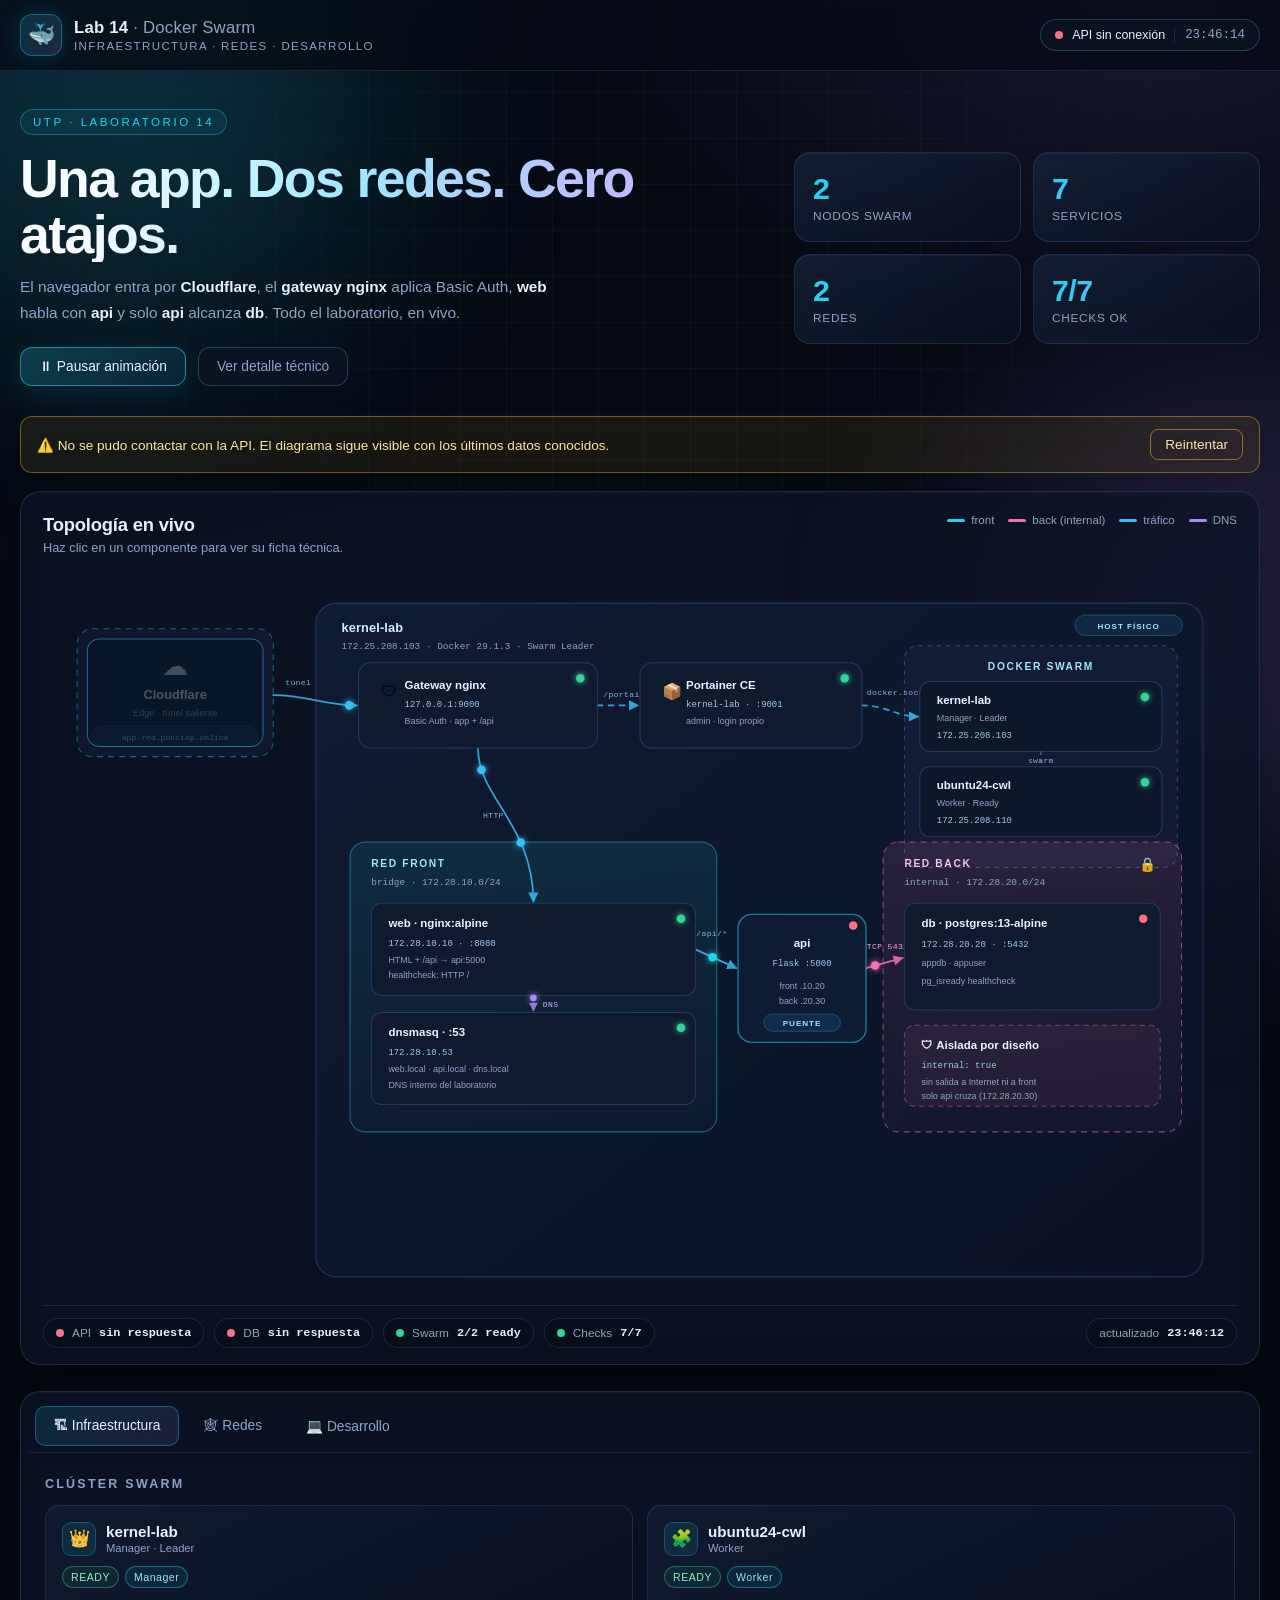
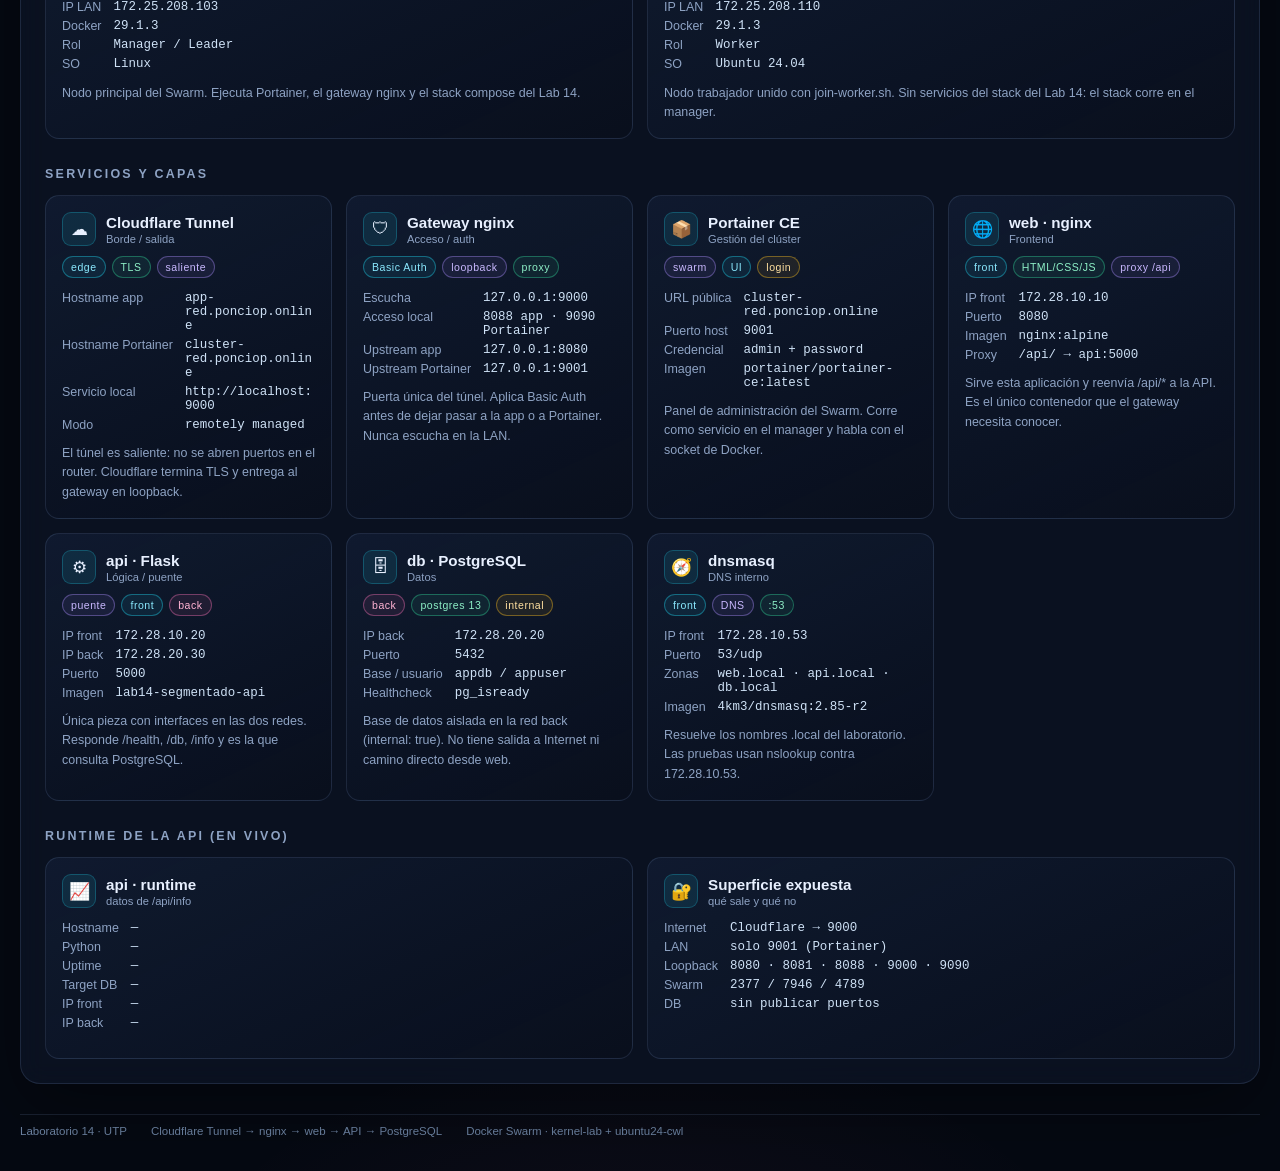
==== web/index.html @ 9dcd0dde "Lab 14: panel visual animado y API ampliada - web/: SPA sin frameworks con diagrama SVG animado (Clo" ====
<!DOCTYPE html>
<html lang="es">
<head>
  <meta charset="UTF-8">
  <meta name="viewport" content="width=device-width, initial-scale=1.0">
  <title>Lab 14 · Docker Swarm · Infraestructura, Redes y Desarrollo</title>
  <meta name="description" content="Diagrama vivo del Laboratorio 14: Docker Swarm, segmentación de redes, app web, API y base de datos.">
  <link rel="stylesheet" href="styles.css">
</head>
<body>
  <div class="bg-grid" aria-hidden="true"></div>
  <div class="bg-glow bg-glow-a" aria-hidden="true"></div>
  <div class="bg-glow bg-glow-b" aria-hidden="true"></div>

  <header class="topbar">
    <div class="brand">
      <div class="logo" aria-hidden="true">🐳</div>
      <div>
        <h1>Lab 14 <span>· Docker Swarm</span></h1>
        <p>Infraestructura · Redes · Desarrollo</p>
      </div>
    </div>
    <div class="live-pill" id="live-pill">
      <span class="dot" id="global-dot"></span>
      <span id="global-status">conectando…</span>
      <span class="clock" id="clock">--:--:--</span>
    </div>
  </header>

  <main>
    <section class="hero">
      <div class="hero-copy">
        <span class="eyebrow">UTP · Laboratorio 14</span>
        <h2>Una app. Dos redes. Cero atajos.</h2>
        <p>
          El navegador entra por <strong>Cloudflare</strong>, el <strong>gateway nginx</strong>
          aplica Basic Auth, <strong>web</strong> habla con <strong>api</strong> y solo
          <strong>api</strong> alcanza <strong>db</strong>. Todo el laboratorio, en vivo.
        </p>
        <div class="hero-actions">
          <button class="btn primary" id="toggle-anim" type="button">⏸ Pausar animación</button>
          <a class="btn ghost" href="#detalle">Ver detalle técnico</a>
        </div>
      </div>
      <div class="stats" id="stats">
        <div class="stat">
          <span id="stat-nodes">2</span>
          <small>nodos Swarm</small>
        </div>
        <div class="stat">
          <span id="stat-services">7</span>
          <small>servicios</small>
        </div>
        <div class="stat">
          <span id="stat-networks">2</span>
          <small>redes</small>
        </div>
        <div class="stat">
          <span id="stat-checks">7/7</span>
          <small>checks OK</small>
        </div>
      </div>
    </section>

    <div class="banner" id="banner" hidden>
      ⚠️ No se pudo contactar con la API. El diagrama sigue visible con los últimos datos conocidos.
      <button type="button" id="retry">Reintentar</button>
    </div>

    <section class="panel diagram-card" aria-labelledby="topology-title">
      <div class="panel-head">
        <div>
          <h3 id="topology-title">Topología en vivo</h3>
          <p>Haz clic en un componente para ver su ficha técnica.</p>
        </div>
        <div class="legend" aria-hidden="true">
          <span><i class="lg lg-front"></i> front</span>
          <span><i class="lg lg-back"></i> back (internal)</span>
          <span><i class="lg lg-flow"></i> tráfico</span>
          <span><i class="lg lg-dns"></i> DNS</span>
        </div>
      </div>

      <div class="diagram-wrap">
        <svg id="topology" viewBox="0 0 1400 860" role="img"
             aria-label="Diagrama de infraestructura, redes y flujo de la aplicación">
          <defs>
            <filter id="glow" x="-60%" y="-60%" width="220%" height="220%">
              <feGaussianBlur stdDeviation="4" result="blur"/>
              <feMerge>
                <feMergeNode in="blur"/>
                <feMergeNode in="SourceGraphic"/>
              </feMerge>
            </filter>
            <marker id="arrow" viewBox="0 0 10 10" refX="9" refY="5"
                    markerWidth="6" markerHeight="6" orient="auto-start-reverse">
              <path d="M 0 0 L 10 5 L 0 10 z" fill="#38bdf8"/>
            </marker>
            <marker id="arrow-pink" viewBox="0 0 10 10" refX="9" refY="5"
                    markerWidth="6" markerHeight="6" orient="auto-start-reverse">
              <path d="M 0 0 L 10 5 L 0 10 z" fill="#f472b6"/>
            </marker>
            <marker id="arrow-dns" viewBox="0 0 10 10" refX="9" refY="5"
                    markerWidth="5" markerHeight="5" orient="auto-start-reverse">
              <path d="M 0 0 L 10 5 L 0 10 z" fill="#a78bfa"/>
            </marker>
            <linearGradient id="g-host" x1="0" y1="0" x2="1" y2="1">
              <stop offset="0%" stop-color="#0f1b31"/>
              <stop offset="100%" stop-color="#0a1223"/>
            </linearGradient>
            <linearGradient id="g-front" x1="0" y1="0" x2="0" y2="1">
              <stop offset="0%" stop-color="rgba(34,211,238,.10)"/>
              <stop offset="100%" stop-color="rgba(34,211,238,.02)"/>
            </linearGradient>
            <linearGradient id="g-back" x1="0" y1="0" x2="0" y2="1">
              <stop offset="0%" stop-color="rgba(244,114,182,.12)"/>
              <stop offset="100%" stop-color="rgba(244,114,182,.03)"/>
            </linearGradient>
          </defs>

          <!-- ================= ZONAS ================= -->
          <rect class="zone host" x="320" y="40" width="1040" height="790" rx="24"/>
          <text class="zone-title" x="350" y="74">kernel-lab</text>
          <text class="zone-sub" x="350" y="94">172.25.208.103 · Docker 29.1.3 · Swarm Leader</text>
          <rect class="badge-soft" x="1210" y="54" width="126" height="24" rx="12"/>
          <text class="badge-text" x="1273" y="70" text-anchor="middle">HOST FÍSICO</text>

          <rect class="zone cloud" x="40" y="70" width="230" height="150" rx="18"/>
          <text class="cloud-icon" x="155" y="124" text-anchor="middle">☁</text>
          <text class="cloud-title" x="155" y="152" text-anchor="middle">Cloudflare</text>
          <text class="zone-sub center" x="155" y="172" text-anchor="middle">Edge · túnel saliente</text>
          <rect class="badge-soft" x="58" y="184" width="194" height="24" rx="12"/>
          <text class="badge-text mono" x="155" y="200" text-anchor="middle">app-red.ponciop.online</text>

          <rect class="zone front" x="360" y="320" width="430" height="340" rx="18"/>
          <text class="zone-title small" x="385" y="350">RED FRONT</text>
          <text class="zone-sub mono" x="385" y="370">bridge · 172.28.10.0/24</text>

          <rect class="zone back" x="985" y="320" width="350" height="340" rx="18"/>
          <text class="zone-title small pink" x="1010" y="350">RED BACK</text>
          <text class="lock" x="1305" y="352" text-anchor="end">🔒</text>
          <text class="zone-sub mono" x="1010" y="370">internal · 172.28.20.0/24</text>

          <rect class="zone swarm" x="1010" y="90" width="320" height="260" rx="16"/>
          <text class="zone-title small center" x="1170" y="118" text-anchor="middle">DOCKER SWARM</text>

          <!-- ================= FLUJOS ================= -->
          <g class="flows">
            <path id="flow-cloud-gateway" class="flow" d="M 270 148 C 310 148, 330 160, 368 160" marker-end="url(#arrow)"/>
            <path id="flow-gateway-web" class="flow" d="M 510 210 C 510 268, 575 300, 575 390" marker-end="url(#arrow)"/>
            <path id="flow-gateway-portainer" class="flow dashed" d="M 650 160 L 698 160" marker-end="url(#arrow)"/>
            <path id="flow-portainer-swarm" class="flow dashed" d="M 960 160 C 990 160, 1000 173, 1026 173" marker-end="url(#arrow)"/>
            <path id="flow-web-api" class="flow" d="M 765 446 L 813 468" marker-end="url(#arrow)"/>
            <path id="flow-api-db" class="flow pink" d="M 965 468 L 1008 456" marker-end="url(#arrow-pink)"/>
            <path id="flow-dns" class="flow dns" d="M 575 500 L 575 518" marker-end="url(#arrow-dns)"/>
          </g>

          <text class="flow-label" x="284" y="136">túnel</text>
          <text class="flow-label" x="516" y="292">HTTP</text>
          <text class="flow-label" x="657" y="150">/portainer</text>
          <text class="flow-label" x="966" y="148">docker.sock</text>
          <text class="flow-label" x="766" y="430">/api/*</text>
          <text class="flow-label pink" x="966" y="446">TCP 5432</text>
          <text class="flow-label dns" x="586" y="514">DNS</text>

          <!-- ================= NODOS ================= -->
          <g class="node" id="node-cloud" data-card="card-cloud" tabindex="0" role="button"
             aria-label="Cloudflare Edge">
            <rect class="card cloud-card" x="52" y="82" width="206" height="126" rx="14"/>
          </g>

          <g class="node" id="node-gateway" data-card="card-gateway" tabindex="0" role="button"
             aria-label="Gateway nginx">
            <rect class="card" x="370" y="110" width="280" height="100" rx="14"/>
            <text class="n-icon" x="396" y="150">🛡</text>
            <text class="n-title" x="424" y="141">Gateway nginx</text>
            <text class="n-mono" x="424" y="162">127.0.0.1:9000</text>
            <text class="n-sub" x="424" y="182">Basic Auth · app + /api</text>
            <circle class="status-dot ok" id="dot-gateway" cx="630" cy="128" r="5"/>
          </g>

          <g class="node" id="node-portainer" data-card="card-portainer" tabindex="0" role="button"
             aria-label="Portainer CE">
            <rect class="card" x="700" y="110" width="260" height="100" rx="14"/>
            <text class="n-icon" x="726" y="150">📦</text>
            <text class="n-title" x="754" y="141">Portainer CE</text>
            <text class="n-mono" x="754" y="162">kernel-lab · :9001</text>
            <text class="n-sub" x="754" y="182">admin · login propio</text>
            <circle class="status-dot ok" id="dot-portainer" cx="940" cy="128" r="5"/>
          </g>

          <g class="node" id="node-manager" data-card="card-manager" tabindex="0" role="button"
             aria-label="Nodo manager kernel-lab">
            <rect class="card node-card" x="1028" y="132" width="284" height="82" rx="12"/>
            <text class="n-title" x="1048" y="158">kernel-lab</text>
            <text class="n-sub" x="1048" y="178">Manager · Leader</text>
            <text class="n-mono" x="1048" y="198">172.25.208.103</text>
            <circle class="status-dot ok" cx="1292" cy="150" r="5"/>
          </g>

          <line class="swarm-link" x1="1170" y1="214" x2="1170" y2="232"/>
          <text class="flow-label center" x="1170" y="228" text-anchor="middle">swarm</text>

          <g class="node" id="node-worker" data-card="card-worker" tabindex="0" role="button"
             aria-label="Nodo worker ubuntu24-cwl">
            <rect class="card node-card" x="1028" y="232" width="284" height="82" rx="12"/>
            <text class="n-title" x="1048" y="258">ubuntu24-cwl</text>
            <text class="n-sub" x="1048" y="278">Worker · Ready</text>
            <text class="n-mono" x="1048" y="298">172.25.208.110</text>
            <circle class="status-dot ok" cx="1292" cy="250" r="5"/>
          </g>

          <g class="node" id="node-web" data-card="card-web" tabindex="0" role="button"
             aria-label="Contenedor web nginx">
            <rect class="card" x="385" y="392" width="380" height="108" rx="12"/>
            <text class="n-title" x="405" y="420">web · nginx:alpine</text>
            <text class="n-mono" x="405" y="442">172.28.10.10 · :8080</text>
            <text class="n-sub" x="405" y="462">HTML + /api → api:5000</text>
            <text class="n-sub" x="405" y="480">healthcheck: HTTP /</text>
            <circle class="status-dot ok" id="dot-web" cx="748" cy="410" r="5"/>
          </g>

          <g class="node" id="node-dnsmasq" data-card="card-dnsmasq" tabindex="0" role="button"
             aria-label="dnsmasq DNS interno">
            <rect class="card" x="385" y="520" width="380" height="108" rx="12"/>
            <text class="n-title" x="405" y="548">dnsmasq · :53</text>
            <text class="n-mono" x="405" y="570">172.28.10.53</text>
            <text class="n-sub" x="405" y="590">web.local · api.local · dns.local</text>
            <text class="n-sub" x="405" y="608">DNS interno del laboratorio</text>
            <circle class="status-dot ok" cx="748" cy="538" r="5"/>
          </g>

          <g class="node" id="node-api" data-card="card-api" tabindex="0" role="button"
             aria-label="API Flask">
            <rect class="card api-card" x="815" y="405" width="150" height="150" rx="16"/>
            <text class="n-title center" x="890" y="443" text-anchor="middle">api</text>
            <text class="n-mono center" x="890" y="466" text-anchor="middle">Flask :5000</text>
            <text class="n-sub center" x="890" y="492" text-anchor="middle">front .10.20</text>
            <text class="n-sub center" x="890" y="510" text-anchor="middle">back .20.30</text>
            <rect class="badge-soft" x="845" y="522" width="90" height="20" rx="10"/>
            <text class="badge-text" x="890" y="536" text-anchor="middle">PUENTE</text>
            <circle class="status-dot unknown" id="dot-api" cx="950" cy="418" r="5"/>
          </g>

          <g class="node" id="node-db" data-card="card-db" tabindex="0" role="button"
             aria-label="Base de datos PostgreSQL">
            <rect class="card" x="1010" y="392" width="300" height="125" rx="12"/>
            <text class="n-title" x="1030" y="420">db · postgres:13-alpine</text>
            <text class="n-mono" x="1030" y="443">172.28.20.20 · :5432</text>
            <text class="n-sub" x="1030" y="465">appdb · appuser</text>
            <text class="n-sub" x="1030" y="487">pg_isready healthcheck</text>
            <circle class="status-dot unknown" id="dot-db" cx="1290" cy="410" r="5"/>
          </g>

          <g class="node" id="node-isolation" data-card="card-back" tabindex="0" role="button"
             aria-label="Aislamiento de la red back">
            <rect class="card isolation-card" x="1010" y="535" width="300" height="95" rx="12"/>
            <text class="n-title" x="1030" y="563">🛡 Aislada por diseño</text>
            <text class="n-mono" x="1030" y="585">internal: true</text>
            <text class="n-sub" x="1030" y="605">sin salida a Internet ni a front</text>
            <text class="n-sub" x="1030" y="622">solo api cruza (172.28.20.30)</text>
          </g>

          <!-- ================= PAQUETES ANIMADOS ================= -->
          <g class="packets">
            <circle class="packet" r="5">
              <animateMotion dur="2.8s" repeatCount="indefinite"><mpath href="#flow-cloud-gateway"/></animateMotion>
            </circle>
            <circle class="packet" r="5">
              <animateMotion dur="3.4s" repeatCount="indefinite" begin="0.4s"><mpath href="#flow-gateway-web"/></animateMotion>
            </circle>
            <circle class="packet" r="5">
              <animateMotion dur="3.4s" repeatCount="indefinite" begin="2.1s"><mpath href="#flow-gateway-web"/></animateMotion>
            </circle>
            <circle class="packet cyan" r="5">
              <animateMotion dur="1.8s" repeatCount="indefinite"><mpath href="#flow-web-api"/></animateMotion>
            </circle>
            <circle class="packet pink" r="5">
              <animateMotion dur="1.8s" repeatCount="indefinite" begin="0.3s"><mpath href="#flow-api-db"/></animateMotion>
            </circle>
            <circle class="packet dns" r="4">
              <animateMotion dur="2.2s" repeatCount="indefinite"><mpath href="#flow-dns"/></animateMotion>
            </circle>
          </g>
        </svg>
      </div>

      <div class="diagram-foot">
        <span class="chip"><span class="dot" id="chip-api-dot"></span> API <b id="api-latency">—</b></span>
        <span class="chip"><span class="dot" id="chip-db-dot"></span> DB <b id="db-live">—</b></span>
        <span class="chip"><span class="dot ok"></span> Swarm <b>2/2 ready</b></span>
        <span class="chip"><span class="dot ok"></span> Checks <b>7/7</b></span>
        <span class="chip muted">actualizado <b id="last-update">—</b></span>
      </div>
    </section>

    <section class="panel tabs-card" id="detalle" aria-label="Detalle técnico">
      <nav class="tabs" role="tablist">
        <button class="tab active" data-tab="infra" role="tab" aria-selected="true">🏗 Infraestructura</button>
        <button class="tab" data-tab="redes" role="tab" aria-selected="false">🕸 Redes</button>
        <button class="tab" data-tab="dev" role="tab" aria-selected="false">💻 Desarrollo</button>
      </nav>
      <div class="tab-panel active" id="panel-infra" role="tabpanel"></div>
      <div class="tab-panel" id="panel-redes" role="tabpanel"></div>
      <div class="tab-panel" id="panel-dev" role="tabpanel"></div>
    </section>
  </main>

  <footer>
    <span>Laboratorio 14 · UTP</span>
    <span>Cloudflare Tunnel → nginx → web → API → PostgreSQL</span>
    <span>Docker Swarm · kernel-lab + ubuntu24-cwl</span>
  </footer>

  <script src="app.js"></script>
</body>
</html>
---- web/styles.css ----
:root {
  --bg: #050912;
  --panel: rgba(12, 20, 36, .78);
  --panel-solid: #0c1424;
  --line: rgba(120, 152, 200, .18);
  --line-strong: rgba(120, 152, 200, .32);
  --text: #e8f0ff;
  --muted: #8ea3c4;
  --cyan: #22d3ee;
  --blue: #38bdf8;
  --violet: #a78bfa;
  --pink: #f472b6;
  --green: #34d399;
  --amber: #fbbf24;
  --red: #fb7185;
  --mono: ui-monospace, SFMono-Regular, Menlo, Consolas, "Liberation Mono", monospace;
  --sans: -apple-system, BlinkMacSystemFont, "Segoe UI", Roboto, Inter, Arial, sans-serif;
}

* { box-sizing: border-box; }

html { scroll-behavior: smooth; }

body {
  margin: 0;
  min-height: 100vh;
  color: var(--text);
  font-family: var(--sans);
  background:
    radial-gradient(1200px 600px at 15% -10%, rgba(34, 211, 238, .10), transparent 60%),
    radial-gradient(1000px 600px at 90% 0%, rgba(167, 139, 250, .12), transparent 55%),
    radial-gradient(900px 700px at 50% 110%, rgba(244, 114, 182, .07), transparent 60%),
    var(--bg);
  overflow-x: hidden;
}

.bg-grid {
  position: fixed;
  inset: 0;
  z-index: -2;
  background-image:
    linear-gradient(rgba(120, 152, 200, .06) 1px, transparent 1px),
    linear-gradient(90deg, rgba(120, 152, 200, .06) 1px, transparent 1px);
  background-size: 46px 46px;
  mask-image: radial-gradient(ellipse at 50% 30%, #000 20%, transparent 78%);
  pointer-events: none;
}

.bg-glow {
  position: fixed;
  width: 520px;
  height: 520px;
  border-radius: 50%;
  filter: blur(120px);
  opacity: .18;
  z-index: -1;
  pointer-events: none;
}
.bg-glow-a { top: -180px; left: -140px; background: var(--cyan); }
.bg-glow-b { top: 40%; right: -220px; background: var(--violet); }

/* ---------- topbar ---------- */
.topbar {
  position: sticky;
  top: 0;
  z-index: 30;
  display: flex;
  align-items: center;
  justify-content: space-between;
  gap: 18px;
  padding: 14px max(20px, calc((100vw - 1320px) / 2));
  background: rgba(5, 9, 18, .72);
  border-bottom: 1px solid var(--line);
  backdrop-filter: blur(14px);
}

.brand { display: flex; align-items: center; gap: 12px; }

.logo {
  width: 42px;
  height: 42px;
  display: grid;
  place-items: center;
  font-size: 22px;
  border-radius: 12px;
  background: linear-gradient(145deg, rgba(34, 211, 238, .18), rgba(167, 139, 250, .16));
  border: 1px solid rgba(34, 211, 238, .35);
  box-shadow: 0 0 24px rgba(34, 211, 238, .18);
}

.brand h1 { margin: 0; font-size: 1.05rem; letter-spacing: .2px; }
.brand h1 span { color: var(--muted); font-weight: 500; }
.brand p { margin: 2px 0 0; font-size: .72rem; color: var(--muted); letter-spacing: .12em; text-transform: uppercase; }

.live-pill {
  display: flex;
  align-items: center;
  gap: 9px;
  padding: 8px 14px;
  font-size: .78rem;
  border: 1px solid var(--line-strong);
  border-radius: 999px;
  background: rgba(12, 20, 36, .8);
  white-space: nowrap;
}
.live-pill .clock { font-family: var(--mono); color: var(--muted); border-left: 1px solid var(--line); padding-left: 10px; }

.dot {
  width: 8px;
  height: 8px;
  border-radius: 50%;
  background: var(--muted);
  box-shadow: 0 0 0 0 rgba(52, 211, 153, .5);
  flex: 0 0 auto;
}
.dot.ok { background: var(--green); animation: dotPulse 2.2s infinite; }
.dot.err { background: var(--red); animation: dotPulse 1.2s infinite; }
.dot.unknown { background: var(--amber); }

/* ---------- layout ---------- */
main {
  width: min(1320px, calc(100% - 40px));
  margin: 0 auto;
  padding: 38px 0 30px;
}

.hero {
  display: grid;
  grid-template-columns: 1.35fr .85fr;
  gap: 34px;
  align-items: center;
  margin-bottom: 30px;
}

.eyebrow {
  display: inline-block;
  font-size: .72rem;
  letter-spacing: .22em;
  text-transform: uppercase;
  color: var(--cyan);
  border: 1px solid rgba(34, 211, 238, .35);
  background: rgba(34, 211, 238, .07);
  padding: 6px 12px;
  border-radius: 999px;
}

.hero h2 {
  margin: 16px 0 12px;
  font-size: clamp(2rem, 4.4vw, 3.35rem);
  line-height: 1.04;
  letter-spacing: -.03em;
  background: linear-gradient(100deg, #f8fbff 10%, #9fe8ff 45%, #c4b5fd 85%);
  -webkit-background-clip: text;
  background-clip: text;
  color: transparent;
}

.hero p { margin: 0; max-width: 62ch; color: var(--muted); line-height: 1.65; font-size: .96rem; }
.hero p strong { color: var(--text); font-weight: 600; }

.hero-actions { display: flex; flex-wrap: wrap; gap: 12px; margin-top: 22px; }

.btn {
  display: inline-flex;
  align-items: center;
  gap: 8px;
  padding: 11px 18px;
  border-radius: 12px;
  border: 1px solid var(--line-strong);
  color: var(--text);
  background: rgba(12, 20, 36, .7);
  font: inherit;
  font-size: .86rem;
  text-decoration: none;
  cursor: pointer;
  transition: transform .16s ease, border-color .16s ease, background .16s ease;
}
.btn:hover { transform: translateY(-2px); border-color: rgba(34, 211, 238, .55); }
.btn.primary {
  background: linear-gradient(120deg, rgba(34, 211, 238, .22), rgba(56, 189, 248, .10));
  border-color: rgba(34, 211, 238, .55);
  box-shadow: 0 8px 30px rgba(34, 211, 238, .12);
}
.btn.ghost { color: var(--muted); }

.stats {
  display: grid;
  grid-template-columns: 1fr 1fr;
  gap: 12px;
}
.stat {
  padding: 18px;
  border-radius: 16px;
  border: 1px solid var(--line);
  background: linear-gradient(150deg, rgba(20, 33, 56, .82), rgba(10, 17, 31, .72));
  box-shadow: inset 0 1px 0 rgba(255, 255, 255, .04);
}
.stat span {
  display: block;
  font-size: 1.9rem;
  font-weight: 700;
  letter-spacing: -.02em;
  background: linear-gradient(120deg, var(--cyan), var(--violet));
  -webkit-background-clip: text;
  background-clip: text;
  color: transparent;
}
.stat small { display: block; margin-top: 3px; color: var(--muted); font-size: .74rem; letter-spacing: .06em; text-transform: uppercase; }

/* ---------- banner ---------- */
.banner {
  display: flex;
  align-items: center;
  gap: 12px;
  flex-wrap: wrap;
  margin: 0 0 18px;
  padding: 12px 16px;
  border-radius: 12px;
  border: 1px solid rgba(251, 191, 36, .4);
  background: rgba(251, 191, 36, .08);
  color: #ffe6a8;
  font-size: .85rem;
}
.banner button {
  margin-left: auto;
  padding: 7px 14px;
  border-radius: 8px;
  border: 1px solid rgba(251, 191, 36, .5);
  background: transparent;
  color: #ffe6a8;
  font: inherit;
  cursor: pointer;
}

/* ---------- panels ---------- */
.panel {
  border: 1px solid var(--line);
  border-radius: 20px;
  background: var(--panel);
  backdrop-filter: blur(12px);
  box-shadow: 0 24px 70px rgba(0, 0, 0, .35), inset 0 1px 0 rgba(255, 255, 255, .04);
}

.diagram-card { padding: 22px 22px 16px; margin-bottom: 26px; }

.panel-head {
  display: flex;
  align-items: flex-start;
  justify-content: space-between;
  gap: 18px;
  flex-wrap: wrap;
  margin-bottom: 8px;
}
.panel-head h3 { margin: 0; font-size: 1.15rem; letter-spacing: -.01em; }
.panel-head p { margin: 4px 0 0; color: var(--muted); font-size: .8rem; }

.legend { display: flex; gap: 14px; flex-wrap: wrap; color: var(--muted); font-size: .72rem; }
.legend span { display: inline-flex; align-items: center; gap: 6px; }
.lg { width: 18px; height: 3px; border-radius: 2px; display: inline-block; }
.lg-front { background: var(--cyan); }
.lg-back { background: var(--pink); }
.lg-flow { background: var(--blue); }
.lg-dns { background: var(--violet); }

.diagram-wrap {
  overflow-x: auto;
  padding: 6px 0 2px;
  scrollbar-color: rgba(120, 152, 200, .35) transparent;
}
#topology {
  display: block;
  width: 100%;
  min-width: 940px;
  height: auto;
}

.diagram-foot {
  display: flex;
  flex-wrap: wrap;
  gap: 10px;
  padding-top: 12px;
  border-top: 1px solid var(--line);
}
.chip {
  display: inline-flex;
  align-items: center;
  gap: 8px;
  padding: 7px 12px;
  border-radius: 999px;
  border: 1px solid var(--line);
  background: rgba(8, 14, 26, .6);
  color: var(--muted);
  font-size: .74rem;
}
.chip b { color: var(--text); font-family: var(--mono); font-weight: 600; }
.chip.muted { margin-left: auto; }

/* ---------- SVG ---------- */
.zone { stroke-width: 1.2; }
.zone.host { fill: url(#g-host); stroke: rgba(86, 125, 180, .35); }
.zone.cloud { fill: rgba(56, 189, 248, .05); stroke: rgba(56, 189, 248, .45); stroke-dasharray: 7 6; }
.zone.front { fill: url(#g-front); stroke: rgba(34, 211, 238, .45); }
.zone.back { fill: url(#g-back); stroke: rgba(244, 114, 182, .55); stroke-dasharray: 7 6; }
.zone.swarm { fill: rgba(167, 139, 250, .045); stroke: rgba(167, 139, 250, .38); stroke-dasharray: 5 6; }

.zone-title { fill: #cfefff; font: 700 15px var(--sans); letter-spacing: .01em; }
.zone-title.small { font-size: 12px; letter-spacing: .16em; fill: #9be9f7; }
.zone-title.pink { fill: #ffc4e1; }
.zone-sub { fill: var(--muted); font: 11px var(--mono); }
.zone-sub.center { font-family: var(--sans); }

.cloud-icon { font-size: 30px; fill: #bfe9ff; }
.cloud-title { fill: #e6f7ff; font: 700 15px var(--sans); }
.lock { font-size: 16px; }

.badge-soft { fill: rgba(56, 189, 248, .10); stroke: rgba(56, 189, 248, .35); stroke-width: 1; }
.badge-text { fill: #9fe8ff; font: 600 9.5px var(--sans); letter-spacing: .12em; }
.badge-text.mono { font-family: var(--mono); letter-spacing: 0; font-weight: 500; }

.card {
  fill: #0f1a2e;
  stroke: #24395c;
  stroke-width: 1.2;
  transition: stroke .18s ease, filter .18s ease;
}
.cloud-card { fill: rgba(9, 22, 40, .72); stroke: rgba(56, 189, 248, .5); }
.node-card { fill: #0c1729; }
.api-card { fill: #0d1c33; stroke: rgba(34, 211, 238, .55); stroke-width: 1.6; }
.isolation-card { fill: rgba(244, 114, 182, .07); stroke: rgba(244, 114, 182, .45); stroke-dasharray: 6 5; }

.node { cursor: pointer; outline: none; }
.node:hover .card, .node:focus-visible .card { stroke: var(--cyan); filter: url(#glow); }
.node:hover .isolation-card, .node:focus-visible .isolation-card { stroke: var(--pink); }
.node:active .card { stroke: #fff; }

.n-icon { font-size: 19px; }
.n-title { fill: #eaf3ff; font: 650 13.5px var(--sans); }
.n-title.center { text-anchor: middle; }
.n-sub { fill: var(--muted); font: 10.5px var(--sans); }
.n-sub.center { text-anchor: middle; }
.n-mono { fill: #9fc9e8; font: 10.5px var(--mono); }
.n-mono.center { text-anchor: middle; }

.status-dot { fill: var(--muted); }
.status-dot.ok { fill: var(--green); filter: url(#glow); animation: svgPulse 2.4s infinite; }
.status-dot.err { fill: var(--red); animation: svgPulse 1.2s infinite; }
.status-dot.unknown { fill: var(--amber); }

.flows .flow {
  fill: none;
  stroke: var(--blue);
  stroke-width: 2;
  stroke-linecap: round;
  opacity: .85;
}
.flows .flow.pink { stroke: var(--pink); }
.flows .flow.dns { stroke: var(--violet); stroke-dasharray: 4 5; }
.flows .flow.dashed { stroke-dasharray: 6 7; animation: dashMove 1.4s linear infinite; }
.flow-label { fill: #7fb6d8; font: 9.5px var(--mono); letter-spacing: .04em; }
.flow-label.pink { fill: #f5a8ce; }
.flow-label.dns { fill: #c4b5fd; }
.flow-label.center { text-anchor: middle; }

.swarm-link { stroke: rgba(167, 139, 250, .55); stroke-width: 1.4; stroke-dasharray: 4 5; }

.packet { fill: var(--blue); filter: url(#glow); }
.packet.cyan { fill: var(--cyan); }
.packet.pink { fill: var(--pink); }
.packet.dns { fill: var(--violet); }

/* ---------- tabs ---------- */
.tabs-card { padding: 8px 8px 20px; }
.tabs {
  display: flex;
  gap: 6px;
  padding: 6px;
  border-bottom: 1px solid var(--line);
  flex-wrap: wrap;
}
.tab {
  appearance: none;
  border: 1px solid transparent;
  background: transparent;
  color: var(--muted);
  font: inherit;
  font-size: .86rem;
  padding: 11px 18px;
  border-radius: 10px;
  cursor: pointer;
  transition: color .16s ease, background .16s ease, border-color .16s ease;
}
.tab:hover { color: var(--text); background: rgba(120, 152, 200, .07); }
.tab.active {
  color: var(--text);
  background: linear-gradient(120deg, rgba(34, 211, 238, .14), rgba(167, 139, 250, .12));
  border-color: rgba(34, 211, 238, .32);
}

.tab-panel { display: none; padding: 22px 16px 4px; }
.tab-panel.active { display: block; animation: fadeUp .35s ease both; }

/* ---------- generated content ---------- */
.section-title { margin: 2px 0 14px; font-size: .78rem; letter-spacing: .18em; text-transform: uppercase; color: var(--muted); }
.section-title:not(:first-child) { margin-top: 28px; }

.grid-cards {
  display: grid;
  grid-template-columns: repeat(auto-fit, minmax(250px, 1fr));
  gap: 14px;
}

.info-card {
  position: relative;
  padding: 16px;
  border-radius: 14px;
  border: 1px solid var(--line);
  background: linear-gradient(155deg, rgba(18, 30, 52, .75), rgba(9, 15, 28, .65));
  transition: border-color .18s ease, transform .18s ease;
}
.info-card:hover { border-color: rgba(34, 211, 238, .4); transform: translateY(-2px); }
.info-card.flash { animation: flash 1.2s ease; }

.info-head { display: flex; align-items: center; gap: 10px; margin-bottom: 10px; }
.info-icon {
  width: 34px; height: 34px; flex: 0 0 auto;
  display: grid; place-items: center;
  border-radius: 9px;
  font-size: 17px;
  background: rgba(34, 211, 238, .10);
  border: 1px solid rgba(34, 211, 238, .25);
}
.info-head h4 { margin: 0; font-size: .95rem; }
.info-head small { display: block; color: var(--muted); font-size: .7rem; margin-top: 2px; }

.tags { display: flex; flex-wrap: wrap; gap: 6px; margin: 10px 0 12px; }
.tag {
  font-size: .66rem;
  letter-spacing: .05em;
  padding: 4px 8px;
  border-radius: 999px;
  border: 1px solid var(--line-strong);
  color: var(--muted);
  background: rgba(120, 152, 200, .06);
}
.tag.cyan { color: #8be9ff; border-color: rgba(34, 211, 238, .4); background: rgba(34, 211, 238, .08); }
.tag.green { color: #8ef0c8; border-color: rgba(52, 211, 153, .4); background: rgba(52, 211, 153, .08); }
.tag.pink { color: #ffb3d4; border-color: rgba(244, 114, 182, .4); background: rgba(244, 114, 182, .08); }
.tag.violet { color: #c9b8ff; border-color: rgba(167, 139, 250, .4); background: rgba(167, 139, 250, .08); }
.tag.amber { color: #ffe0a0; border-color: rgba(251, 191, 36, .4); background: rgba(251, 191, 36, .08); }

.kv { display: grid; grid-template-columns: auto 1fr; gap: 5px 12px; font-size: .78rem; }
.kv dt { color: var(--muted); }
.kv dd { margin: 0; font-family: var(--mono); color: #cfe2f7; overflow-wrap: anywhere; }

.net-grid { display: grid; grid-template-columns: 1fr 1fr; gap: 16px; }
.net-card {
  padding: 18px;
  border-radius: 16px;
  border: 1px solid rgba(34, 211, 238, .35);
  background: linear-gradient(160deg, rgba(34, 211, 238, .07), rgba(9, 15, 28, .6));
}
.net-card.back { border-color: rgba(244, 114, 182, .42); background: linear-gradient(160deg, rgba(244, 114, 182, .08), rgba(9, 15, 28, .6)); }
.net-card h4 { margin: 0; font-size: 1rem; display: flex; align-items: center; justify-content: space-between; gap: 8px; }
.net-card .subnet { color: var(--muted); font-family: var(--mono); font-size: .78rem; margin: 4px 0 14px; }
.member {
  display: flex; align-items: baseline; justify-content: space-between; gap: 10px;
  padding: 8px 0; border-top: 1px dashed var(--line);
  font-size: .8rem;
}
.member:first-of-type { border-top: 0; }
.member span:first-child { font-weight: 600; }
.member code { color: #a9c9ea; font-family: var(--mono); font-size: .76rem; }

.note {
  margin-top: 14px;
  padding: 11px 13px;
  border-radius: 10px;
  border: 1px solid rgba(244, 114, 182, .32);
  background: rgba(244, 114, 182, .06);
  color: #ffc7e0;
  font-size: .76rem;
  line-height: 1.55;
}

table { width: 100%; border-collapse: collapse; font-size: .78rem; }
th, td { padding: 10px 12px; text-align: left; border-bottom: 1px solid var(--line); vertical-align: top; }
th { color: var(--muted); font-weight: 600; font-size: .7rem; letter-spacing: .1em; text-transform: uppercase; }
td.mono, .mono { font-family: var(--mono); }
tr:last-child td { border-bottom: 0; }

.table-wrap {
  border: 1px solid var(--line);
  border-radius: 14px;
  overflow: hidden;
  background: rgba(8, 14, 26, .45);
  overflow-x: auto;
}

.code-block {
  margin: 0;
  padding: 16px;
  border-radius: 14px;
  border: 1px solid var(--line);
  background: #060d19;
  overflow-x: auto;
  font-family: var(--mono);
  font-size: .76rem;
  line-height: 1.6;
  color: #b9d4ee;
}
.code-block .c { color: #6f8bab; }
.code-block .g { color: #86efac; }
.code-block .p { color: #f9a8d4; }
.code-block .y { color: #fde68a; }

.check-list { display: grid; grid-template-columns: repeat(auto-fit, minmax(250px, 1fr)); gap: 8px; }
.check {
  display: flex; align-items: center; gap: 9px;
  padding: 10px 12px;
  border-radius: 10px;
  border: 1px solid var(--line);
  background: rgba(52, 211, 153, .04);
  font-size: .78rem;
}
.check b { color: var(--green); }

.pill-live {
  display: inline-flex; align-items: center; gap: 6px;
  font-family: var(--mono); font-size: .72rem;
  padding: 3px 9px; border-radius: 999px;
  border: 1px solid var(--line-strong); color: var(--muted);
}
.pill-live.ok { color: #8ef0c8; border-color: rgba(52, 211, 153, .45); background: rgba(52, 211, 153, .08); }
.pill-live.err { color: #ffadbd; border-color: rgba(251, 113, 133, .45); background: rgba(251, 113, 133, .08); }

/* ---------- footer ---------- */
footer {
  width: min(1320px, calc(100% - 40px));
  margin: 0 auto;
  padding: 10px 0 34px;
  display: flex;
  flex-wrap: wrap;
  gap: 8px 24px;
  color: #6f86a6;
  font-size: .72rem;
  border-top: 1px solid var(--line);
}

/* ---------- animations ---------- */
@keyframes dotPulse {
  0% { box-shadow: 0 0 0 0 rgba(52, 211, 153, .45); }
  70% { box-shadow: 0 0 0 7px rgba(52, 211, 153, 0); }
  100% { box-shadow: 0 0 0 0 rgba(52, 211, 153, 0); }
}
@keyframes svgPulse {
  0%, 100% { opacity: 1; }
  50% { opacity: .45; }
}
@keyframes dashMove { to { stroke-dashoffset: -26; } }
@keyframes fadeUp {
  from { opacity: 0; transform: translateY(10px); }
  to { opacity: 1; transform: translateY(0); }
}
@keyframes flash {
  0%, 100% { box-shadow: 0 0 0 0 rgba(34, 211, 238, 0); }
  35% { box-shadow: 0 0 0 3px rgba(34, 211, 238, .45); }
}

.paused .packet,
.paused .flows .flow,
.paused .status-dot {
  animation-play-state: paused;
}

/* ---------- responsive ---------- */
@media (max-width: 980px) {
  .hero { grid-template-columns: 1fr; }
  .stats { grid-template-columns: repeat(4, 1fr); }
  .net-grid { grid-template-columns: 1fr; }
}
@media (max-width: 680px) {
  main { width: calc(100% - 24px); padding-top: 24px; }
  .topbar { padding: 12px; }
  .brand h1 { font-size: .95rem; }
  .stats { grid-template-columns: 1fr 1fr; }
  .stat span { font-size: 1.5rem; }
  .diagram-card { padding: 16px 12px 12px; }
  .chip.muted { margin-left: 0; }
  .tab { padding: 10px 12px; font-size: .8rem; }
  .tab-panel { padding: 16px 6px 4px; }
}

@media (prefers-reduced-motion: reduce) {
  *, *::before, *::after { animation-duration: .001ms !important; animation-iteration-count: 1 !important; transition-duration: .001ms !important; }
  .packets { display: none; }
}
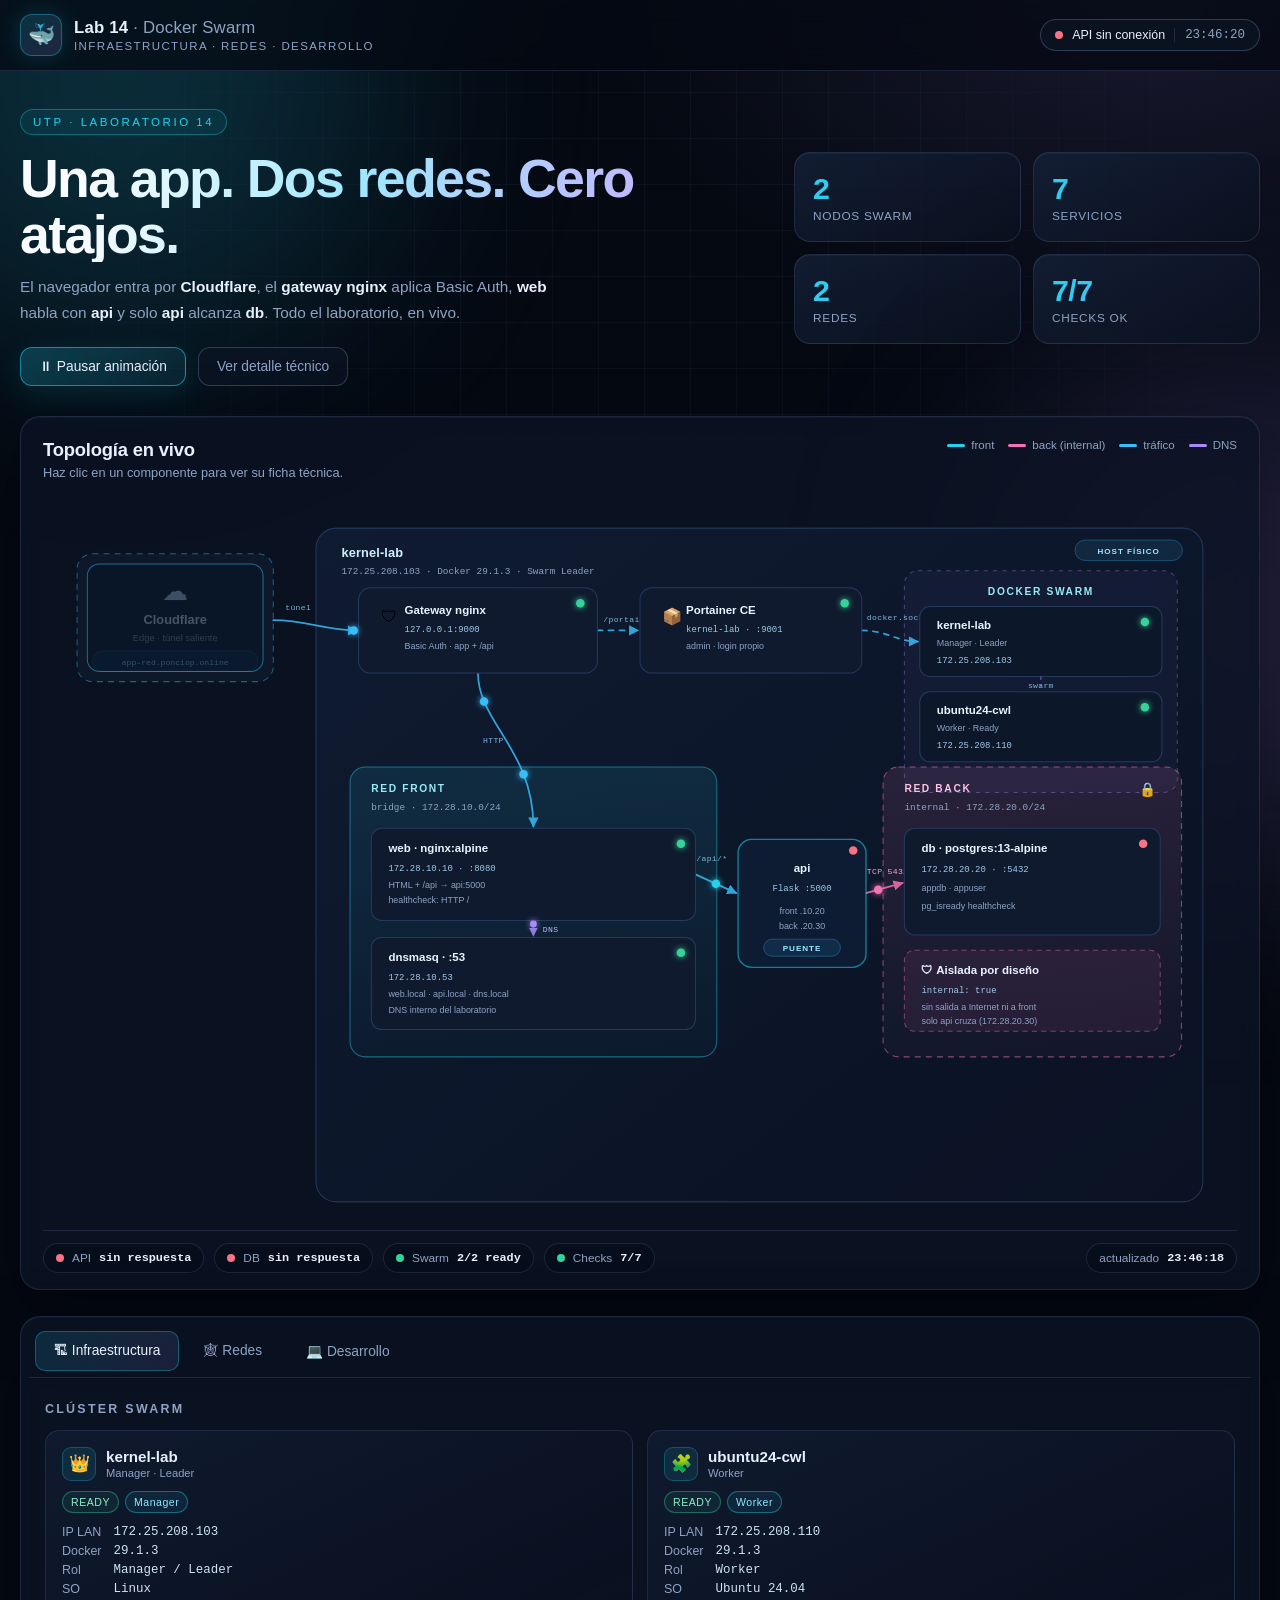
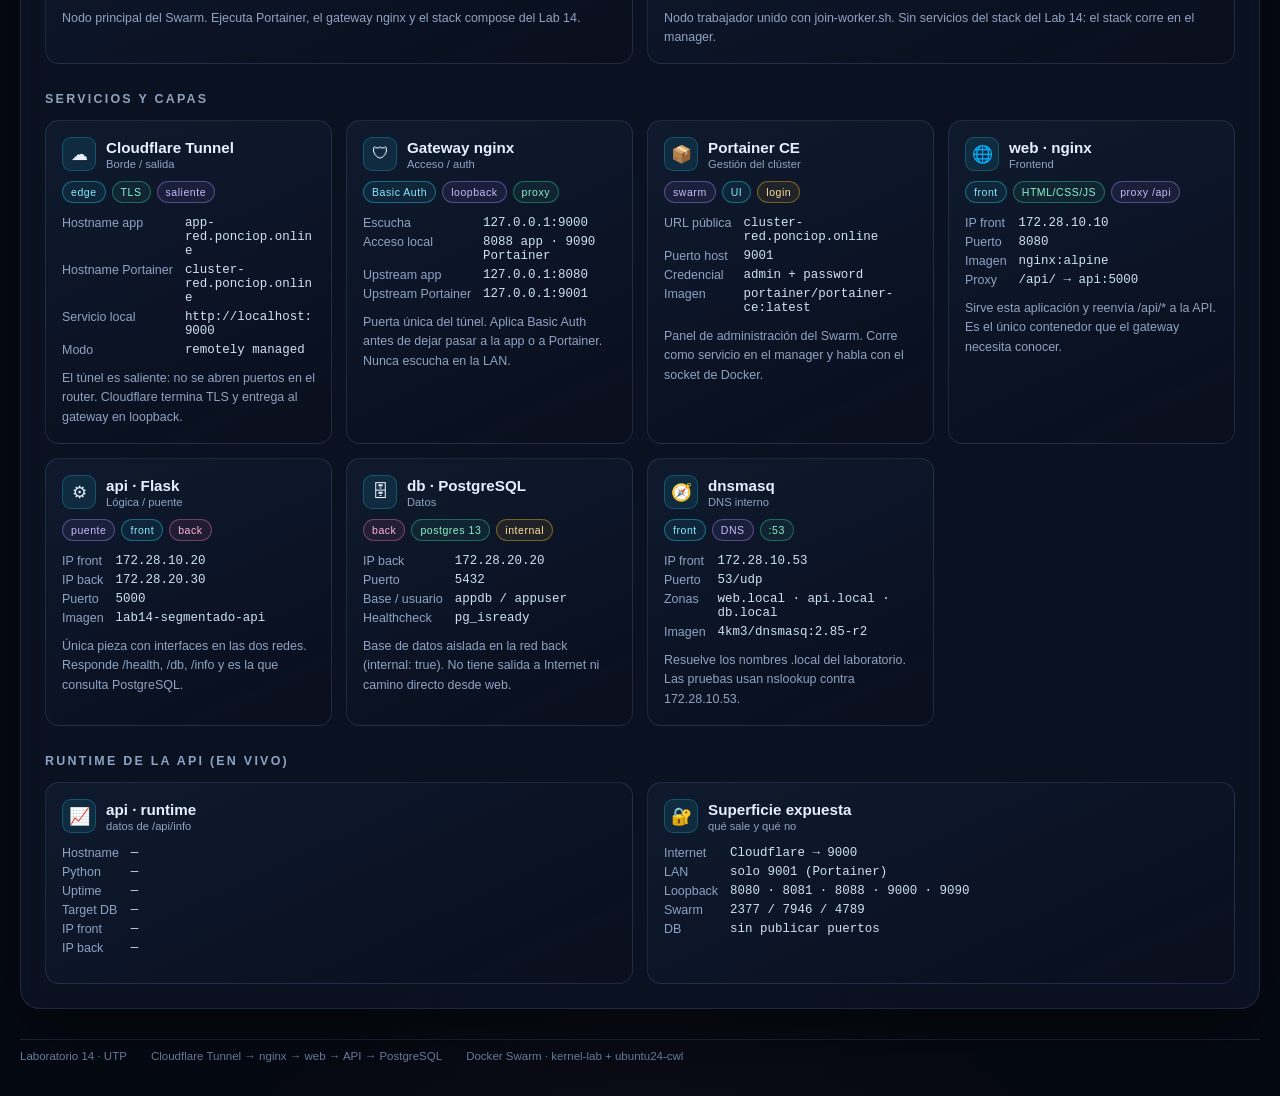
==== commit 9a208d4f: "web: ocultar de verdad el aviso de API caída El atributo hidden no tenía efecto porque .banner { dis" ====
--- a/web/index.html
+++ b/web/index.html
@@ -5,7 +5,7 @@
   <meta name="viewport" content="width=device-width, initial-scale=1.0">
   <title>Lab 14 · Docker Swarm · Infraestructura, Redes y Desarrollo</title>
   <meta name="description" content="Diagrama vivo del Laboratorio 14: Docker Swarm, segmentación de redes, app web, API y base de datos.">
-  <link rel="stylesheet" href="styles.css">
+  <link rel="stylesheet" href="styles.css?v=2">
 </head>
 <body>
   <div class="bg-grid" aria-hidden="true"></div>
@@ -312,6 +312,6 @@
     <span>Docker Swarm · kernel-lab + ubuntu24-cwl</span>
   </footer>
 
-  <script src="app.js"></script>
+  <script src="app.js?v=2"></script>
 </body>
 </html>
--- a/web/styles.css
+++ b/web/styles.css
@@ -221,6 +221,8 @@
   color: #ffe6a8;
   font-size: .85rem;
 }
+/* El atributo hidden debe ganar al display:flex de arriba. */
+.banner[hidden] { display: none; }
 .banner button {
   margin-left: auto;
   padding: 7px 14px;
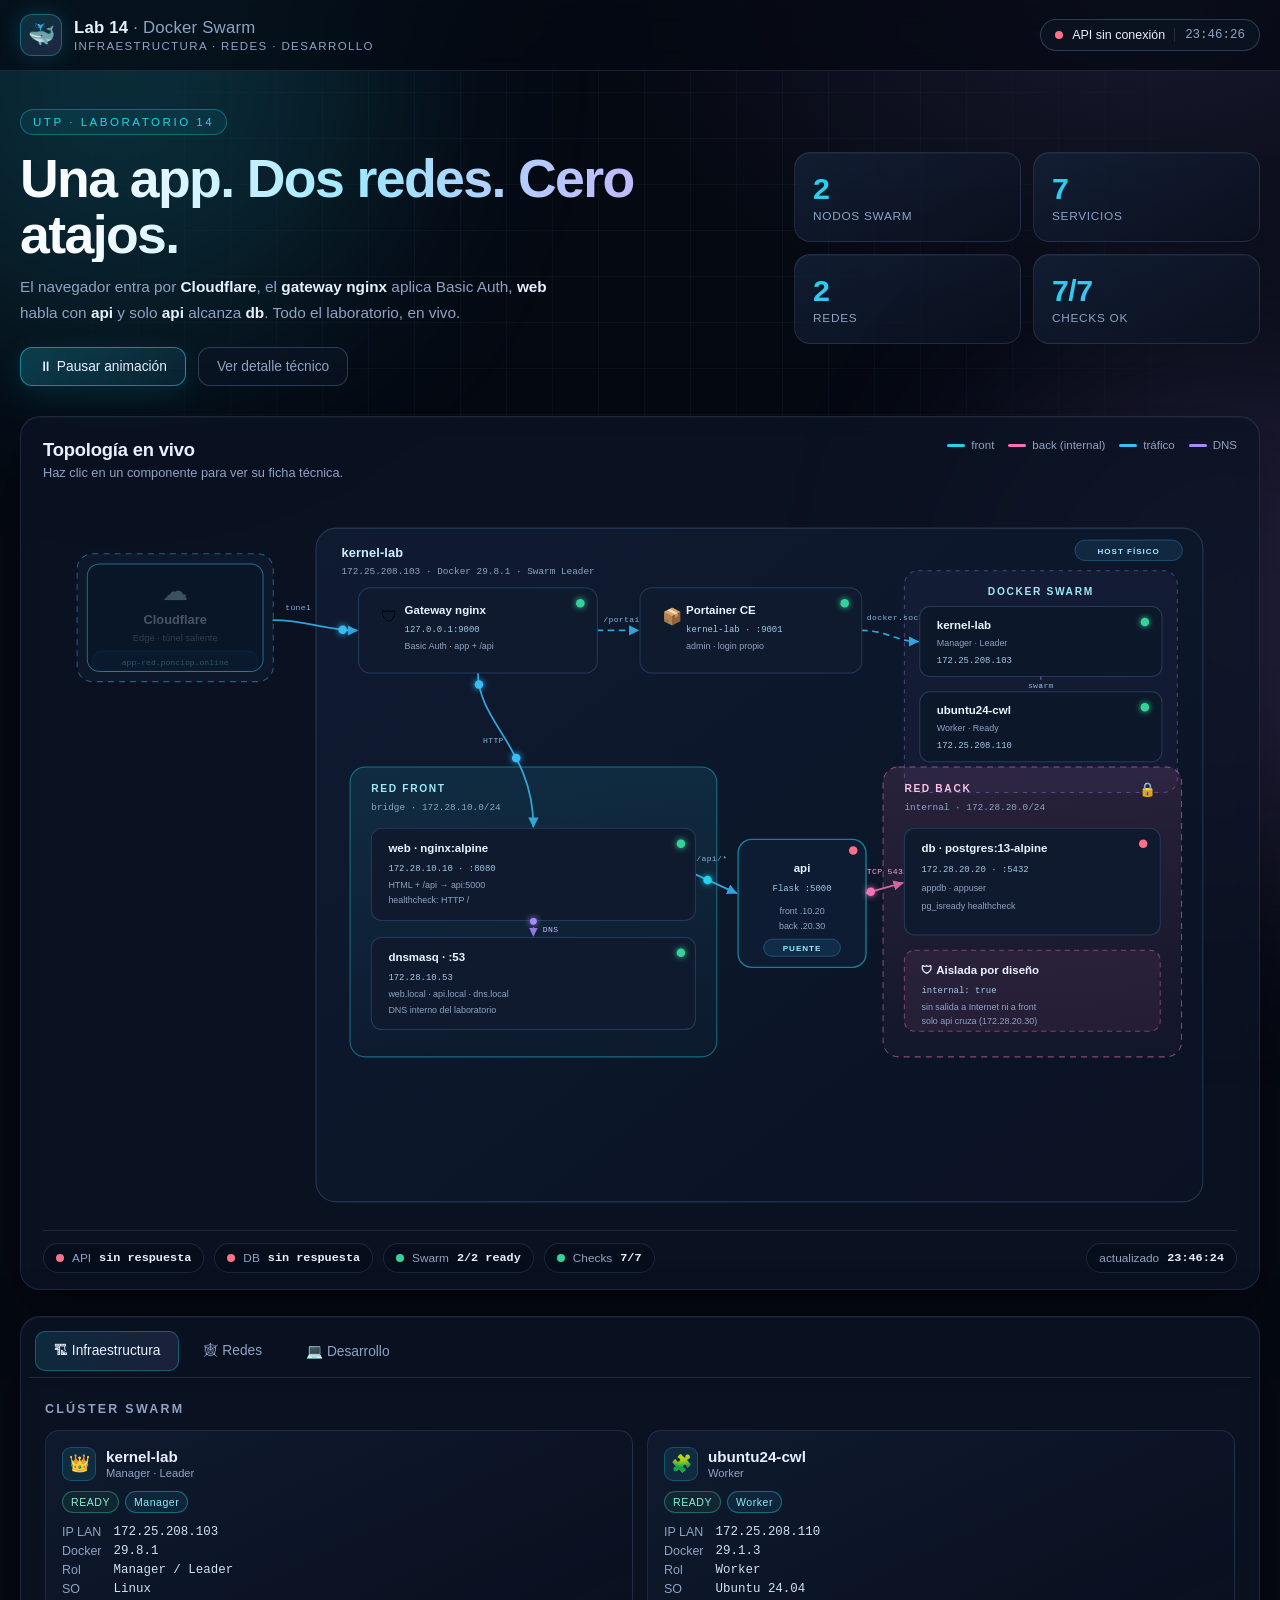
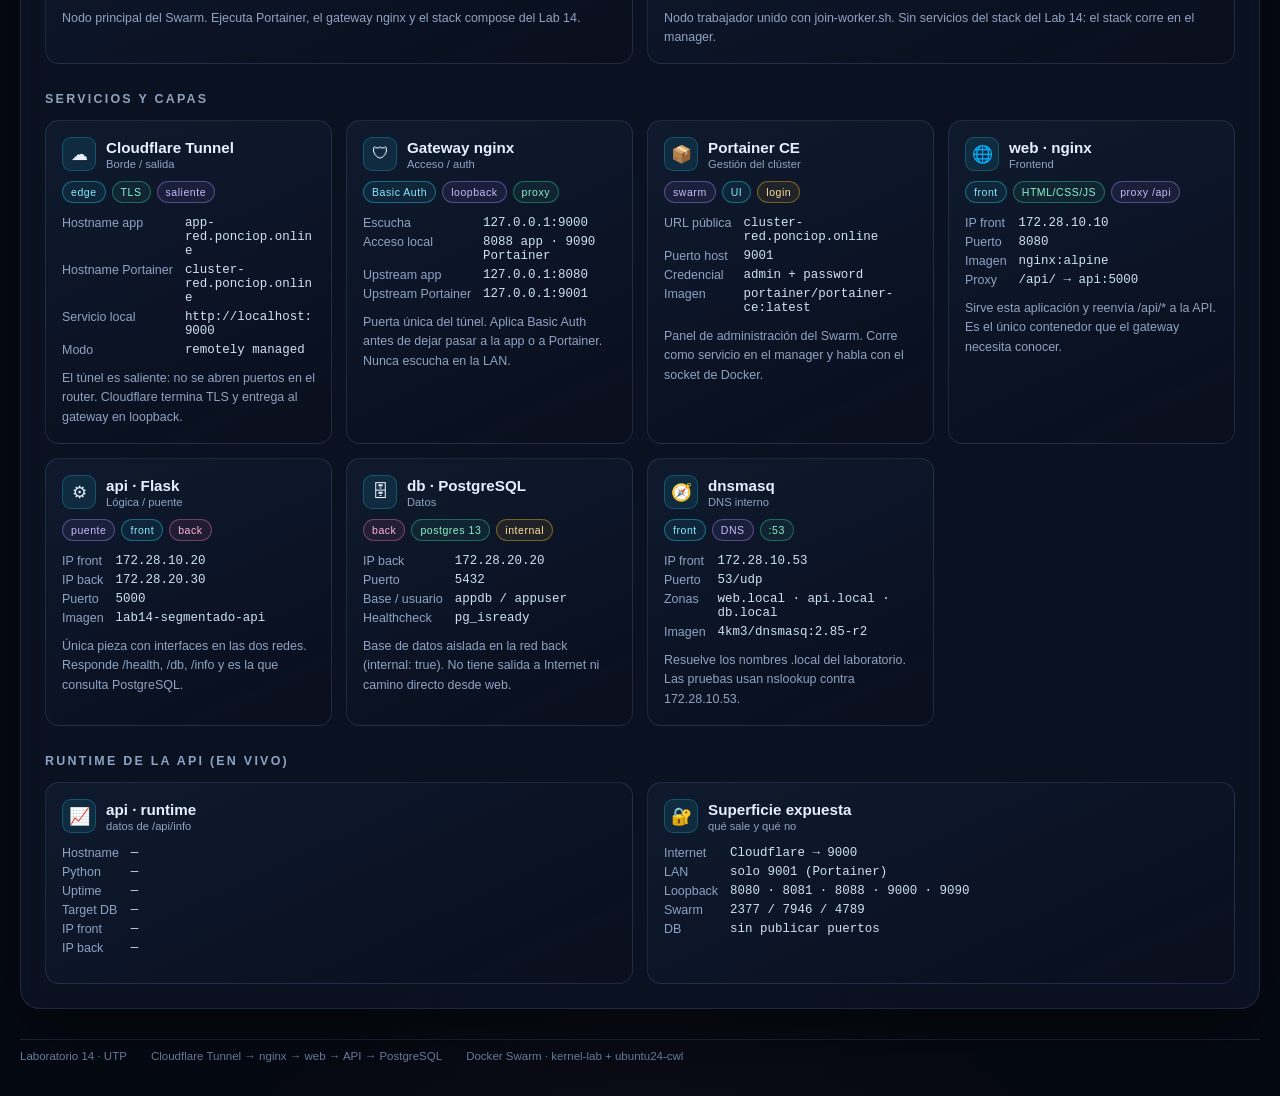
==== commit c4367b5f: "docs: evidencia completa del Lab 14 con capturas y transcripciones" ====
--- a/web/index.html
+++ b/web/index.html
@@ -121,7 +121,7 @@
           <!-- ================= ZONAS ================= -->
           <rect class="zone host" x="320" y="40" width="1040" height="790" rx="24"/>
           <text class="zone-title" x="350" y="74">kernel-lab</text>
-          <text class="zone-sub" x="350" y="94">172.25.208.103 · Docker 29.1.3 · Swarm Leader</text>
+          <text class="zone-sub" x="350" y="94">172.25.208.103 · Docker 29.8.1 · Swarm Leader</text>
           <rect class="badge-soft" x="1210" y="54" width="126" height="24" rx="12"/>
           <text class="badge-text" x="1273" y="70" text-anchor="middle">HOST FÍSICO</text>
 
